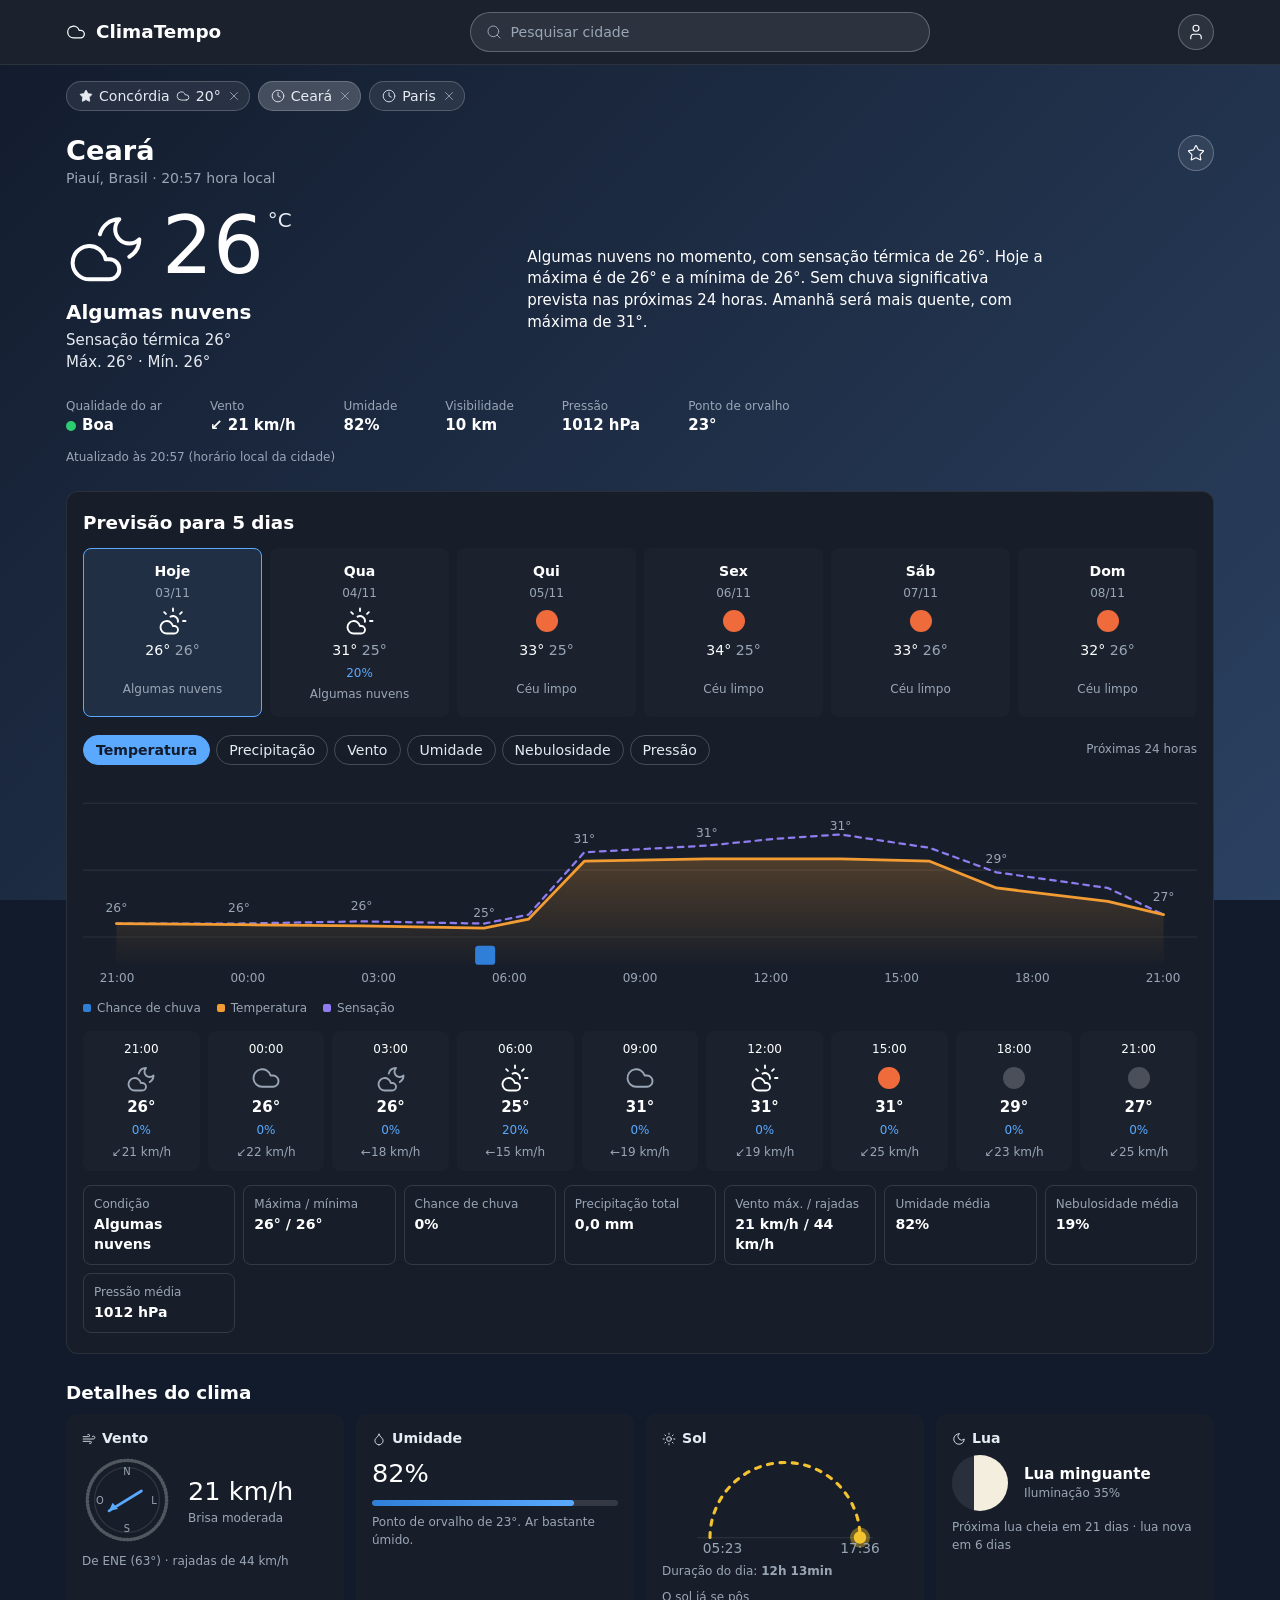
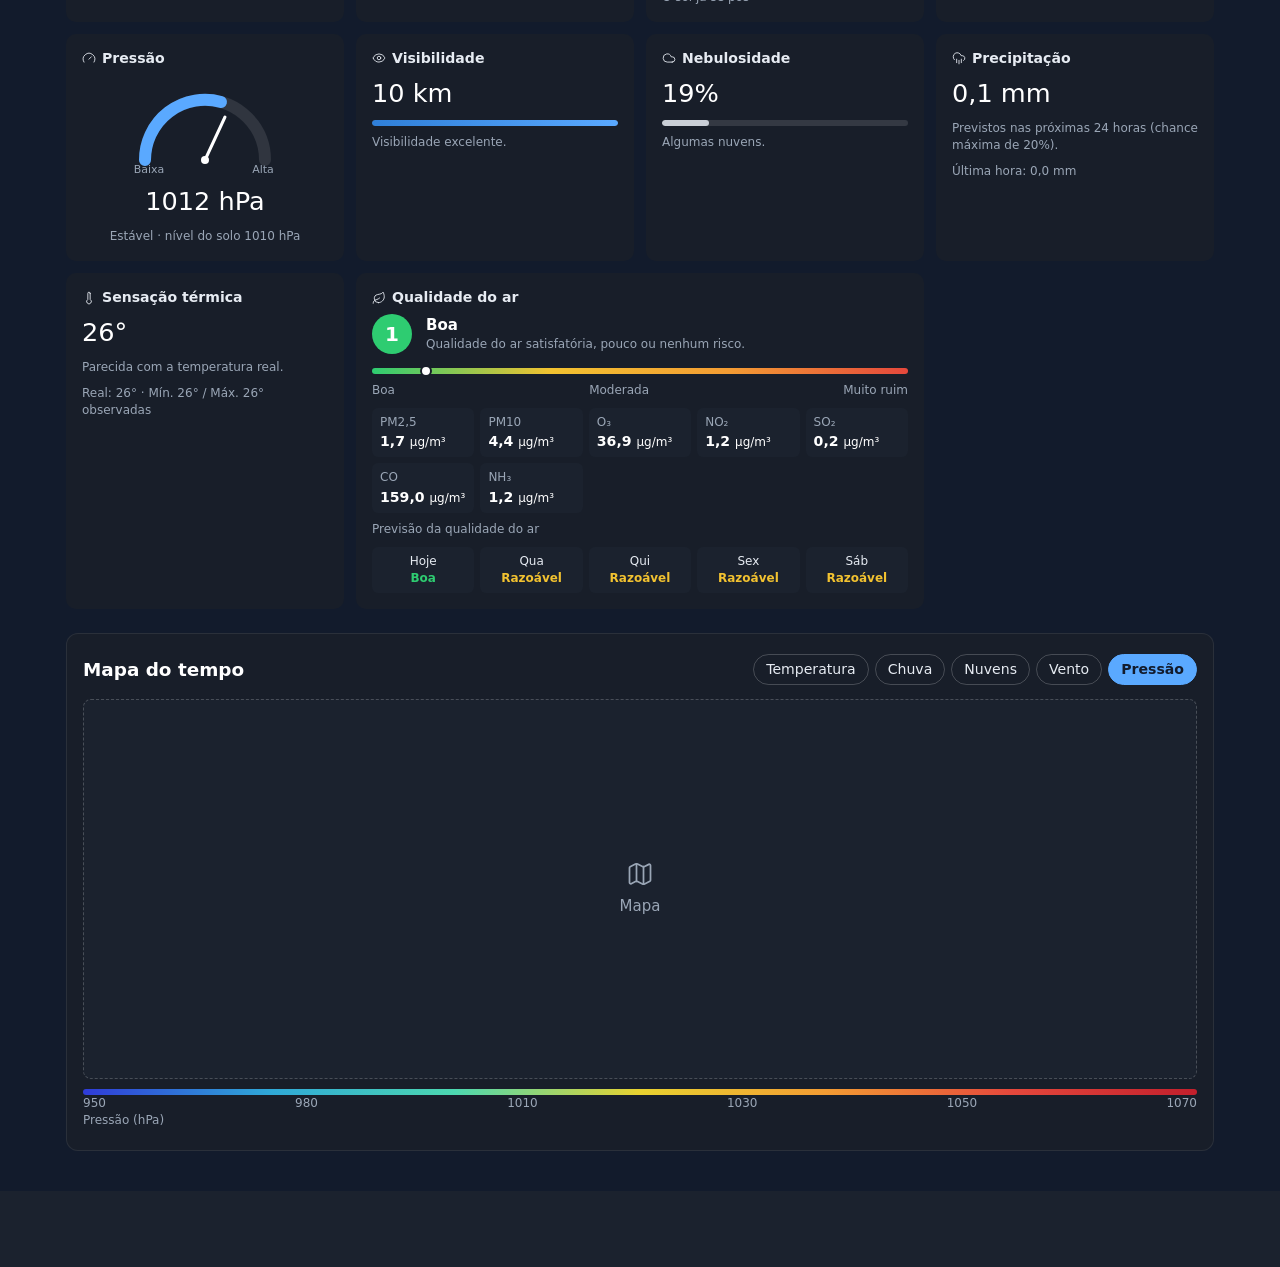
==== docs/pages/principal.html @ 7155d803 "fix: troca do nome da pasta public para docs" ====
<!DOCTYPE html>
<html lang="pt-BR">

<head>
    <meta charset="UTF-8">
    <meta name="viewport" content="width=device-width, initial-scale=1.0">
    <title>Ceará - Clima Tempo</title>
    <link rel="stylesheet" href="../assets/css/style.css">
    <link rel="stylesheet" href="../assets/css/principal.css">
</head>

<body>

    <header class="cabecalho">
        <div class="container cabecalho-conteudo">
            <a href="../index.html" class="marca">
                <i data-lucide="cloud" class="icone" aria-hidden="true"></i>
                <span class="texto-marca">ClimaTempo</span>
            </a>

            <form class="busca busca-pequena" role="search">
                <i data-lucide="search" class="icone-busca" aria-hidden="true"></i>
                <input type="search" placeholder="Pesquisar cidade" aria-label="Pesquisar cidade">
            </form>

            <a href="perfil.html" class="botao-icone" aria-label="Perfil">
                <i data-lucide="user" aria-hidden="true"></i>
            </a>
        </div>
    </header>

    <main class="container principal">

        <ul class="cidades">
            <li class="cidade-chip">
                <i data-lucide="star" class="chip-favorita" aria-hidden="true"></i>
                Concórdia
                <i data-lucide="cloud" aria-hidden="true"></i>
                20°
                <button type="button" aria-label="Remover Concórdia"><i data-lucide="x" aria-hidden="true"></i></button>
            </li>
            <li class="cidade-chip ativa">
                <i data-lucide="clock" aria-hidden="true"></i>
                Ceará
                <button type="button" aria-label="Remover Ceará"><i data-lucide="x" aria-hidden="true"></i></button>
            </li>
            <li class="cidade-chip">
                <i data-lucide="clock" aria-hidden="true"></i>
                Paris
                <button type="button" aria-label="Remover Paris"><i data-lucide="x" aria-hidden="true"></i></button>
            </li>
        </ul>

        <section class="atual">
            <div class="atual-topo">
                <div>
                    <h1>Ceará</h1>
                    <p class="texto-auxiliar">Piauí, Brasil · 20:57 hora local</p>
                </div>
                <button type="button" class="botao-icone" aria-label="Adicionar aos favoritos">
                    <i data-lucide="star" aria-hidden="true"></i>
                </button>
            </div>

            <div class="atual-corpo">
                <div>
                    <div class="atual-temperatura">
                        <i data-lucide="cloud-moon" class="atual-icone" aria-hidden="true"></i>
                        <span class="texto-temperatura">26</span>
                        <span class="atual-unidade">°C</span>
                    </div>
                    <h2 class="atual-condicao">Algumas nuvens</h2>
                    <p class="texto-corpo">Sensação térmica 26°</p>
                    <p class="texto-corpo">Máx. 26° · Mín. 26°</p>
                </div>

                <p class="atual-descricao">Algumas nuvens no momento, com sensação térmica de 26°. Hoje a máxima é de 26° e a mínima de 26°. Sem chuva significativa prevista nas próximas 24 horas. Amanhã será mais quente, com máxima de 31°.</p>
            </div>

            <dl class="atual-metricas">
                <div>
                    <dt>Qualidade do ar</dt>
                    <dd><span class="ponto-verde"></span>Boa</dd>
                </div>
                <div>
                    <dt>Vento</dt>
                    <dd>↙ 21 km/h</dd>
                </div>
                <div>
                    <dt>Umidade</dt>
                    <dd>82%</dd>
                </div>
                <div>
                    <dt>Visibilidade</dt>
                    <dd>10 km</dd>
                </div>
                <div>
                    <dt>Pressão</dt>
                    <dd>1012 hPa</dd>
                </div>
                <div>
                    <dt>Ponto de orvalho</dt>
                    <dd>23°</dd>
                </div>
            </dl>

            <p class="texto-auxiliar-sm">Atualizado às 20:57 (horário local da cidade)</p>
        </section>

        <section class="painel">
            <h2 class="painel-titulo">Previsão para 5 dias</h2>

            <ul class="dias">
                <li class="dia selecionado">
                    <strong>Hoje</strong>
                    <span class="dia-data">03/11</span>
                    <i data-lucide="cloud-sun" class="icone-nuvem" aria-hidden="true"></i>
                    <span class="dia-temp">26° <span>26°</span></span>
                    <span class="dia-chuva"></span>
                    <span class="dia-condicao">Algumas nuvens</span>
                </li>
                <li class="dia">
                    <strong>Qua</strong>
                    <span class="dia-data">04/11</span>
                    <i data-lucide="cloud-sun" class="icone-nuvem" aria-hidden="true"></i>
                    <span class="dia-temp">31° <span>25°</span></span>
                    <span class="dia-chuva">20%</span>
                    <span class="dia-condicao">Algumas nuvens</span>
                </li>
                <li class="dia">
                    <strong>Qui</strong>
                    <span class="dia-data">05/11</span>
                    <span class="icone-sol"></span>
                    <span class="dia-temp">33° <span>25°</span></span>
                    <span class="dia-chuva"></span>
                    <span class="dia-condicao">Céu limpo</span>
                </li>
                <li class="dia">
                    <strong>Sex</strong>
                    <span class="dia-data">06/11</span>
                    <span class="icone-sol"></span>
                    <span class="dia-temp">34° <span>25°</span></span>
                    <span class="dia-chuva"></span>
                    <span class="dia-condicao">Céu limpo</span>
                </li>
                <li class="dia">
                    <strong>Sáb</strong>
                    <span class="dia-data">07/11</span>
                    <span class="icone-sol"></span>
                    <span class="dia-temp">33° <span>26°</span></span>
                    <span class="dia-chuva"></span>
                    <span class="dia-condicao">Céu limpo</span>
                </li>
                <li class="dia">
                    <strong>Dom</strong>
                    <span class="dia-data">08/11</span>
                    <span class="icone-sol"></span>
                    <span class="dia-temp">32° <span>26°</span></span>
                    <span class="dia-chuva"></span>
                    <span class="dia-condicao">Céu limpo</span>
                </li>
            </ul>

            <div class="abas-linha">
                <div class="abas">
                    <button type="button" class="aba ativa">Temperatura</button>
                    <button type="button" class="aba">Precipitação</button>
                    <button type="button" class="aba">Vento</button>
                    <button type="button" class="aba">Umidade</button>
                    <button type="button" class="aba">Nebulosidade</button>
                    <button type="button" class="aba">Pressão</button>
                </div>
                <span class="texto-auxiliar-sm">Próximas 24 horas</span>
            </div>

            <svg class="grafico" viewBox="0 0 1000 170" aria-label="Gráfico de temperatura das próximas 24 horas">
                <defs>
                    <linearGradient id="area-temperatura" x1="0" y1="0" x2="0" y2="1">
                        <stop offset="0" stop-color="#F39C33" stop-opacity="0.25" />
                        <stop offset="1" stop-color="#F39C33" stop-opacity="0" />
                    </linearGradient>
                </defs>
                <line class="grade" x1="0" y1="20" x2="1000" y2="20" />
                <line class="grade" x1="0" y1="80" x2="1000" y2="80" />
                <line class="grade" x1="0" y1="140" x2="1000" y2="140" />
                <polygon points="30,128 140,129 250,130 360,132 400,124 450,72 560,70 680,70 760,72 820,96 920,108 970,120 970,165 30,165" fill="url(#area-temperatura)" stroke="none" />
                <polyline class="linha-sensacao" points="30,128 140,128 250,126 360,128 400,120 450,64 560,58 620,52 680,48 760,60 820,82 920,96 970,120" />
                <polyline class="linha-temperatura" points="30,128 140,129 250,130 360,132 400,124 450,72 560,70 680,70 760,72 820,96 920,108 970,120" />
                <rect x="352" y="148" width="18" height="17" rx="3" class="barra-chuva" />
                <text x="30" y="118">26°</text>
                <text x="140" y="118">26°</text>
                <text x="250" y="116">26°</text>
                <text x="360" y="122">25°</text>
                <text x="450" y="56">31°</text>
                <text x="560" y="50">31°</text>
                <text x="680" y="44">31°</text>
                <text x="820" y="74">29°</text>
                <text x="970" y="108">27°</text>
            </svg>
            <div class="grafico-horas texto-auxiliar-sm">
                <span>21:00</span><span>00:00</span><span>03:00</span><span>06:00</span><span>09:00</span><span>12:00</span><span>15:00</span><span>18:00</span><span>21:00</span>
            </div>

            <ul class="legenda texto-auxiliar-sm">
                <li><span class="legenda-cor cor-chuva"></span>Chance de chuva</li>
                <li><span class="legenda-cor cor-temp"></span>Temperatura</li>
                <li><span class="legenda-cor cor-sensa"></span>Sensação</li>
            </ul>

            <ul class="horas">
                <li class="hora"><span>21:00</span><i data-lucide="cloud-moon" aria-hidden="true"></i><strong>26°</strong><span class="hora-chuva">0%</span><span>↙21 km/h</span></li>
                <li class="hora"><span>00:00</span><i data-lucide="cloud" aria-hidden="true"></i><strong>26°</strong><span class="hora-chuva">0%</span><span>↙22 km/h</span></li>
                <li class="hora"><span>03:00</span><i data-lucide="cloud-moon" aria-hidden="true"></i><strong>26°</strong><span class="hora-chuva">0%</span><span>←18 km/h</span></li>
                <li class="hora"><span>06:00</span><i data-lucide="cloud-sun" class="icone-nuvem" aria-hidden="true"></i><strong>25°</strong><span class="hora-chuva">20%</span><span>←15 km/h</span></li>
                <li class="hora"><span>09:00</span><i data-lucide="cloud" aria-hidden="true"></i><strong>31°</strong><span class="hora-chuva">0%</span><span>←19 km/h</span></li>
                <li class="hora"><span>12:00</span><i data-lucide="cloud-sun" class="icone-nuvem" aria-hidden="true"></i><strong>31°</strong><span class="hora-chuva">0%</span><span>↙19 km/h</span></li>
                <li class="hora"><span>15:00</span><span class="icone-sol"></span><strong>31°</strong><span class="hora-chuva">0%</span><span>↙25 km/h</span></li>
                <li class="hora"><span>18:00</span><span class="icone-lua"></span><strong>29°</strong><span class="hora-chuva">0%</span><span>↙23 km/h</span></li>
                <li class="hora"><span>21:00</span><span class="icone-lua"></span><strong>27°</strong><span class="hora-chuva">0%</span><span>↙25 km/h</span></li>
            </ul>

            <dl class="resumo-dia">
                <div><dt>Condição</dt><dd>Algumas nuvens</dd></div>
                <div><dt>Máxima / mínima</dt><dd>26° / 26°</dd></div>
                <div><dt>Chance de chuva</dt><dd>0%</dd></div>
                <div><dt>Precipitação total</dt><dd>0,0 mm</dd></div>
                <div><dt>Vento máx. / rajadas</dt><dd>21 km/h / 44 km/h</dd></div>
                <div><dt>Umidade média</dt><dd>82%</dd></div>
                <div><dt>Nebulosidade média</dt><dd>19%</dd></div>
                <div><dt>Pressão média</dt><dd>1012 hPa</dd></div>
            </dl>
        </section>

        <section class="detalhes">
            <h2 class="detalhes-titulo">Detalhes do clima</h2>

            <div class="detalhes-grade">

                <article class="detalhe">
                    <h3 class="detalhe-titulo"><i data-lucide="wind" aria-hidden="true"></i>Vento</h3>
                    <div class="vento">
                        <svg class="grafico bussola" viewBox="0 0 100 100" aria-hidden="true">
                            <circle cx="50" cy="50" r="44" class="bussola-aro" />
                            <circle cx="50" cy="50" r="36" class="bussola-interno" />
                            <text x="50" y="22">N</text>
                            <text x="50" y="86">S</text>
                            <text x="20" y="54">O</text>
                            <text x="80" y="54">L</text>
                            <line x1="66" y1="40" x2="30" y2="62" class="bussola-seta" />
                            <polygon points="30,62 34,53 40,60" class="bussola-ponta" />
                        </svg>
                        <div>
                            <strong class="detalhe-valor">21 km/h</strong>
                            <p class="texto-auxiliar-sm">Brisa moderada</p>
                        </div>
                    </div>
                    <p class="texto-auxiliar-sm">De ENE (63°) · rajadas de 44 km/h</p>
                </article>

                <article class="detalhe">
                    <h3 class="detalhe-titulo"><i data-lucide="droplet" aria-hidden="true"></i>Umidade</h3>
                    <strong class="detalhe-valor">82%</strong>
                    <div class="barra"><span style="width: 82%"></span></div>
                    <p class="texto-auxiliar-sm">Ponto de orvalho de 23°. Ar bastante úmido.</p>
                </article>

                <article class="detalhe">
                    <h3 class="detalhe-titulo"><i data-lucide="sun" aria-hidden="true"></i>Sol</h3>
                    <svg class="grafico sol" viewBox="0 0 160 80" aria-hidden="true">
                        <path d="M20 66 A60 60 0 0 1 140 66" class="sol-arco" />
                        <line x1="10" y1="66" x2="150" y2="66" class="grade" />
                        <circle cx="140" cy="66" r="5" class="sol-ponto" />
                        <text x="30" y="78">05:23</text>
                        <text x="140" y="78">17:36</text>
                    </svg>
                    <p class="texto-auxiliar-sm">Duração do dia: <strong>12h 13min</strong></p>
                    <p class="texto-auxiliar-sm">O sol já se pôs</p>
                </article>

                <article class="detalhe">
                    <h3 class="detalhe-titulo"><i data-lucide="moon" aria-hidden="true"></i>Lua</h3>
                    <div class="lua">
                        <span class="lua-fase"></span>
                        <div>
                            <strong>Lua minguante</strong>
                            <p class="texto-auxiliar-sm">Iluminação 35%</p>
                        </div>
                    </div>
                    <p class="texto-auxiliar-sm">Próxima lua cheia em 21 dias · lua nova em 6 dias</p>
                </article>

                <article class="detalhe">
                    <h3 class="detalhe-titulo"><i data-lucide="gauge" aria-hidden="true"></i>Pressão</h3>
                    <svg class="grafico pressao" viewBox="0 0 160 100" aria-hidden="true">
                        <path d="M20 85 A60 60 0 0 1 140 85" class="pressao-fundo" />
                        <path d="M20 85 A60 60 0 0 1 96 27" class="pressao-valor" />
                        <line x1="80" y1="85" x2="100" y2="42" class="pressao-ponteiro" />
                        <circle cx="80" cy="85" r="4" class="pressao-centro" />
                        <text x="24" y="98">Baixa</text>
                        <text x="138" y="98">Alta</text>
                    </svg>
                    <strong class="detalhe-valor centro">1012 hPa</strong>
                    <p class="texto-auxiliar-sm centro">Estável · nível do solo 1010 hPa</p>
                </article>

                <article class="detalhe">
                    <h3 class="detalhe-titulo"><i data-lucide="eye" aria-hidden="true"></i>Visibilidade</h3>
                    <strong class="detalhe-valor">10 km</strong>
                    <div class="barra"><span style="width: 100%"></span></div>
                    <p class="texto-auxiliar-sm">Visibilidade excelente.</p>
                </article>

                <article class="detalhe">
                    <h3 class="detalhe-titulo"><i data-lucide="cloud" aria-hidden="true"></i>Nebulosidade</h3>
                    <strong class="detalhe-valor">19%</strong>
                    <div class="barra barra-cinza"><span style="width: 19%"></span></div>
                    <p class="texto-auxiliar-sm">Algumas nuvens.</p>
                </article>

                <article class="detalhe">
                    <h3 class="detalhe-titulo"><i data-lucide="cloud-rain" aria-hidden="true"></i>Precipitação</h3>
                    <strong class="detalhe-valor">0,1 mm</strong>
                    <p class="texto-auxiliar-sm">Previstos nas próximas 24 horas (chance máxima de 20%).</p>
                    <p class="texto-auxiliar-sm">Última hora: 0,0 mm</p>
                </article>

                <article class="detalhe">
                    <h3 class="detalhe-titulo"><i data-lucide="thermometer" aria-hidden="true"></i>Sensação térmica</h3>
                    <strong class="detalhe-valor">26°</strong>
                    <p class="texto-auxiliar-sm">Parecida com a temperatura real.</p>
                    <p class="texto-auxiliar-sm">Real: 26° · Mín. 26° / Máx. 26° observadas</p>
                </article>

                <article class="detalhe detalhe-ar">
                    <h3 class="detalhe-titulo"><i data-lucide="leaf" aria-hidden="true"></i>Qualidade do ar</h3>
                    <div class="ar-topo">
                        <span class="ar-indice">1</span>
                        <div>
                            <strong>Boa</strong>
                            <p class="texto-auxiliar-sm">Qualidade do ar satisfatória, pouco ou nenhum risco.</p>
                        </div>
                    </div>

                    <div class="ar-escala"><span class="ar-marcador" style="left: 10%"></span></div>
                    <div class="ar-escala-legenda texto-auxiliar-sm">
                        <span>Boa</span><span>Moderada</span><span>Muito ruim</span>
                    </div>

                    <dl class="poluentes">
                        <div><dt>PM2,5</dt><dd>1,7 <small>µg/m³</small></dd></div>
                        <div><dt>PM10</dt><dd>4,4 <small>µg/m³</small></dd></div>
                        <div><dt>O₃</dt><dd>36,9 <small>µg/m³</small></dd></div>
                        <div><dt>NO₂</dt><dd>1,2 <small>µg/m³</small></dd></div>
                        <div><dt>SO₂</dt><dd>0,2 <small>µg/m³</small></dd></div>
                        <div><dt>CO</dt><dd>159,0 <small>µg/m³</small></dd></div>
                        <div><dt>NH₃</dt><dd>1,2 <small>µg/m³</small></dd></div>
                    </dl>

                    <p class="texto-auxiliar-sm">Previsão da qualidade do ar</p>
                    <ul class="ar-previsao">
                        <li>Hoje<span class="ar-boa">Boa</span></li>
                        <li>Qua<span class="ar-razoavel">Razoável</span></li>
                        <li>Qui<span class="ar-razoavel">Razoável</span></li>
                        <li>Sex<span class="ar-razoavel">Razoável</span></li>
                        <li>Sáb<span class="ar-razoavel">Razoável</span></li>
                    </ul>
                </article>

            </div>
        </section>

        <section class="painel mapa-painel">
            <div class="mapa-topo">
                <h2 class="painel-titulo">Mapa do tempo</h2>
                <div class="abas">
                    <button type="button" class="aba">Temperatura</button>
                    <button type="button" class="aba">Chuva</button>
                    <button type="button" class="aba">Nuvens</button>
                    <button type="button" class="aba">Vento</button>
                    <button type="button" class="aba ativa">Pressão</button>
                </div>
            </div>

            <div class="mapa">
                <i data-lucide="map" aria-hidden="true"></i>
                <span>Mapa</span>
            </div>

            <div class="mapa-escala"></div>
            <div class="mapa-escala-legenda texto-auxiliar-sm">
                <span>950</span><span>980</span><span>1010</span><span>1030</span><span>1050</span><span>1070</span>
            </div>
            <p class="texto-auxiliar-sm">Pressão (hPa)</p>
        </section>

    </main>

    <footer class="rodape"></footer>

    <script src="../assets/js/lucide.min.js"></script>
    <script src="../assets/js/main.js"></script>
</body>

</html>
---- docs/assets/css/style.css ----
:root {
    --cor-fundo-inicial: #121B2C;
    --cor-fundo-final: #2B4161;
    --cor-superficie-elevada: #1B222E;
    --cor-superficie-card: #181E29;
    --gradiente-fundo: linear-gradient(135deg, var(--cor-fundo-inicial), var(--cor-fundo-final));

    --cor-texto-principal: #E6EBF2;
    --cor-texto-destaque: #FFFFFF;
    --cor-texto-secundario: #9AA6B6;
    --cor-erro: #F28B82;

    --cor-destaque: #5AA9FF;
    --cor-precipitacao: #2F7FD8;
    --cor-temperatura: #F39C33;
    --cor-sensacao-termica: #8E7CF0;
    --cor-qualidade-ar: #2ECC71;


    --fonte-base: "Segoe UI", system-ui, sans-serif;

    --peso-light: 300;
    --peso-regular: 400;
    --peso-semibold: 600;
    --peso-bold: 700;

    --fs-temperatura: 5rem;
    --fs-metricas: 1.8rem;
    --fs-titulo-cidade: 1.7rem;
    --fs-condicao: 1.25rem;
    --fs-titulo-secao: 1.15rem;
    --fs-marca: 1.15rem;
    --fs-descricao: 1.019rem;
    --fs-corpo: 0.9375rem;
    --fs-auxiliar-lg: 0.881rem;
    --fs-auxiliar-sm: 0.75rem;

    --lh-temperatura: 1;
    --lh-compacta: 1.2;
    --lh-padrao: 1.45;
}

*,
*::before,
*::after {
    margin: 0;
    padding: 0;
    box-sizing: border-box;
}

body {
    min-height: 100vh;
    font-family: var(--fonte-base);
    font-size: var(--fs-corpo);
    font-weight: var(--peso-regular);
    line-height: var(--lh-padrao);
    color: var(--cor-texto-principal);
    background: var(--cor-fundo-inicial) var(--gradiente-fundo) fixed;
}

h1, h2, h3 {
    color: var(--cor-texto-destaque);
    font-weight: var(--peso-semibold);
    line-height: var(--lh-compacta);
}

h1 { font-size: var(--fs-titulo-cidade); }
h2 { font-size: var(--fs-titulo-secao); }

.texto-temperatura {
    font-size: var(--fs-temperatura);
    font-weight: var(--peso-light);
    line-height: var(--lh-temperatura);
}

.texto-metrica {
    font-size: var(--fs-metricas);
    font-weight: var(--peso-semibold);
    line-height: var(--lh-padrao);
}

.texto-titulo-cidade {
    font-size: var(--fs-titulo-cidade);
    font-weight: var(--peso-semibold);
    line-height: var(--lh-compacta);
}

.texto-condicao {
    font-size: var(--fs-condicao);
    font-weight: var(--peso-semibold);
    line-height: var(--lh-padrao);
}

.texto-titulo-secao {
    font-size: var(--fs-titulo-secao);
    font-weight: var(--peso-semibold);
    line-height: var(--lh-compacta);
}

.texto-descricao {
    font-size: var(--fs-descricao);
    font-weight: var(--peso-regular);
    line-height: var(--lh-padrao);
}

.texto-corpo {
    font-size: var(--fs-corpo);
    font-weight: var(--peso-regular);
    line-height: var(--lh-padrao);
}

.texto-auxiliar {
    font-size: var(--fs-auxiliar-lg);
    font-weight: var(--peso-regular);
    line-height: var(--lh-padrao);
    color: var(--cor-texto-secundario);
}

.texto-auxiliar-sm {
    font-size: var(--fs-auxiliar-sm);
    font-weight: var(--peso-regular);
    line-height: var(--lh-padrao);
    color: var(--cor-texto-secundario);
}

.texto-marca {
    font-size: var(--fs-marca);
    font-weight: var(--peso-bold);
    line-height: var(--lh-padrao);
    color: var(--cor-texto-destaque);
}

.cor-secundaria     { color: var(--cor-texto-secundario); }
.cor-destaque       { color: var(--cor-destaque); }
.cor-precipitacao   { color: var(--cor-precipitacao); }
.cor-temperatura    { color: var(--cor-temperatura); }
.cor-sensacao       { color: var(--cor-sensacao-termica); }
.cor-qualidade-ar   { color: var(--cor-qualidade-ar); }

a {
    color: inherit;
    text-decoration: none;
}

ul {
    list-style: none;
}

button,
input {
    font: inherit;
    color: inherit;
}

svg {
    fill: none;
    stroke: currentColor;
    stroke-width: 1.5;
    stroke-linecap: round;
    stroke-linejoin: round;
}

.container {
    width: 100%;
    max-width: 1180px;
    margin: 0 auto;
    padding: 0 16px;
}

.botao-primario {
    display: inline-block;
    padding: 10px 20px;
    border-radius: 999px;
    background: var(--cor-destaque);
    color: var(--cor-fundo-inicial);
    font-weight: var(--peso-semibold);
    transition: filter 0.2s;
}

.botao-primario:hover {
    filter: brightness(1.1);
}

.botao-contorno {
    padding: 9px 20px;
    border: 1px solid rgba(255, 255, 255, 0.35);
    border-radius: 999px;
    color: var(--cor-texto-destaque);
    font-weight: var(--peso-semibold);
    transition: background 0.2s;
}

.botao-contorno:hover {
    background: rgba(255, 255, 255, 0.08);
}
.busca {
    position: relative;
    display: flex;
    align-items: center;
}

.busca input {
    width: 100%;
    border: 1px solid rgba(255, 255, 255, 0.25);
    border-radius: 999px;
    background: rgba(255, 255, 255, 0.08);
    outline: none;
    transition: border-color 0.2s;
}

.busca input::placeholder {
    color: var(--cor-texto-secundario);
}

.busca input:focus {
    border-color: var(--cor-destaque);
}

.icone-busca {
    position: absolute;
    left: 16px;
    width: 16px;
    height: 16px;
    color: var(--cor-texto-secundario);
    pointer-events: none;
}

.busca-pequena {
    flex: 0 1 380px;
}

.busca-pequena input {
    padding: 9px 16px 9px 40px;
    font-size: var(--fs-auxiliar-lg);
}

.busca-grande {
    width: 100%;
    max-width: 650px;
    margin: 0 auto;
}

.busca-grande input {
    padding: 14px 20px 14px 40px;
    font-size: var(--fs-descricao);
}

.cabecalho {
    background: var(--cor-superficie-elevada);
    border-bottom: 1px solid rgba(255, 255, 255, 0.08);
}

.cabecalho-conteudo {
    display: flex;
    align-items: center;
    gap: 24px;
    height: 64px;
}

.marca {
    display: flex;
    align-items: center;
    gap: 10px;
    margin-right: auto;
}

.marca .icone {
    width: 20px;
    height: 20px;
    color: var(--cor-texto-destaque);
}

.menu {
    display: flex;
    align-items: center;
    gap: 24px;
}

.menu a:not(.botao-contorno):hover {
    color: var(--cor-texto-destaque);
}

.rodape {
    height: 76px;
    background: var(--cor-superficie-elevada);
}

@media (max-width: 768px) {
    .cabecalho-conteudo {
        gap: 16px;
    }

    .busca-pequena {
        display: none;
    }
}
---- docs/assets/css/principal.css ----
button {
    border: none;
    background: none;
    cursor: pointer;
}

.botao-icone {
    display: grid;
    place-items: center;
    width: 36px;
    height: 36px;
    border: 1px solid rgba(255, 255, 255, 0.25);
    border-radius: 50%;
    background: rgba(255, 255, 255, 0.08);
    color: var(--cor-texto-destaque);
}

.botao-icone svg {
    width: 18px;
    height: 18px;
}

.cabecalho .busca-pequena {
    flex-basis: 460px;
    margin-right: auto;
}

.principal {
    padding-top: 16px;
    padding-bottom: 40px;
}

.painel {
    margin-top: 24px;
    padding: 20px 16px;
    border: 1px solid rgba(255, 255, 255, 0.08);
    border-radius: 12px;
    background: var(--cor-superficie-card);
}

.painel-titulo,
.detalhes-titulo {
    font-size: var(--fs-titulo-secao);
}

.cidades {
    display: flex;
    flex-wrap: wrap;
    gap: 8px;
}

.cidade-chip {
    display: flex;
    align-items: center;
    gap: 6px;
    padding: 4px 8px 4px 12px;
    border: 1px solid rgba(255, 255, 255, 0.2);
    border-radius: 999px;
    background: rgba(255, 255, 255, 0.08);
    font-size: var(--fs-auxiliar-lg);
}

.cidade-chip.ativa {
    background: rgba(255, 255, 255, 0.2);
}

.cidade-chip svg {
    width: 14px;
    height: 14px;
}

.cidade-chip button {
    display: grid;
    place-items: center;
    color: var(--cor-texto-secundario);
}

.chip-favorita {
    fill: currentColor;
}

.atual {
    margin-top: 24px;
}

.atual-topo {
    display: flex;
    justify-content: space-between;
    align-items: flex-start;
}

.atual-corpo {
    display: grid;
    grid-template-columns: 1fr 1.6fr;
    gap: 32px;
    align-items: center;
    margin-top: 18px;
}

.atual-temperatura {
    display: flex;
    align-items: flex-start;
    gap: 16px;
}

.atual-icone {
    width: 80px;
    height: 80px;
    stroke-width: 1.2;
    color: var(--cor-texto-destaque);
}

.atual-temperatura .texto-temperatura {
    color: var(--cor-texto-destaque);
}

.atual-unidade {
    margin-left: -12px;
    font-size: var(--fs-condicao);
}

.atual-condicao {
    margin: 14px 0 6px;
    font-size: var(--fs-condicao);
}

.atual-descricao {
    max-width: 520px;
    color: var(--cor-texto-destaque);
}

.atual-metricas {
    display: flex;
    flex-wrap: wrap;
    gap: 16px 48px;
    margin: 24px 0 12px;
}

.atual-metricas dt {
    font-size: var(--fs-auxiliar-sm);
    color: var(--cor-texto-secundario);
}

.atual-metricas dd {
    display: flex;
    align-items: center;
    gap: 6px;
    color: var(--cor-texto-destaque);
    font-weight: var(--peso-semibold);
}

.ponto-verde {
    width: 10px;
    height: 10px;
    border-radius: 50%;
    background: var(--cor-qualidade-ar);
}

.dias {
    display: grid;
    grid-template-columns: repeat(6, minmax(110px, 1fr));
    gap: 8px;
    margin-top: 14px;
    overflow-x: auto;
}

.dia {
    display: flex;
    flex-direction: column;
    align-items: center;
    gap: 4px;
    padding: 12px 8px;
    border: 1px solid transparent;
    border-radius: 8px;
    background: var(--cor-superficie-elevada);
    font-size: var(--fs-auxiliar-lg);
    color: var(--cor-texto-destaque);
}

.dia.selecionado {
    border-color: var(--cor-destaque);
    background: rgba(90, 169, 255, 0.12);
}

.dia-data,
.dia-condicao {
    font-size: var(--fs-auxiliar-sm);
    color: var(--cor-texto-secundario);
}

.dia-temp span {
    color: var(--cor-texto-secundario);
}

.dia-chuva {
    min-height: 1em;
    font-size: var(--fs-auxiliar-sm);
    color: var(--cor-destaque);
}

.dia > svg,
.hora > svg {
    width: 30px;
    height: 30px;
}

.icone-nuvem {
    color: var(--cor-texto-destaque);
}

.icone-sol,
.icone-lua {
    width: 22px;
    height: 22px;
    margin: 4px 0;
    border-radius: 50%;
    background: #F06B3C;
}

.icone-lua {
    background: #4A4F59;
}

.abas-linha {
    display: flex;
    justify-content: space-between;
    align-items: center;
    flex-wrap: wrap;
    gap: 12px;
    margin-top: 18px;
}

.abas {
    display: flex;
    flex-wrap: wrap;
    gap: 6px;
}

.aba {
    padding: 4px 12px;
    border: 1px solid rgba(255, 255, 255, 0.2);
    border-radius: 999px;
    font-size: var(--fs-auxiliar-lg);
}

.aba.ativa {
    border-color: var(--cor-destaque);
    background: var(--cor-destaque);
    color: var(--cor-fundo-inicial);
    font-weight: var(--peso-semibold);
}

.grafico {
    fill: none;
}

.grafico text {
    fill: var(--cor-texto-secundario);
    stroke: none;
    font-size: 11px;
    text-anchor: middle;
}

.grafico .grade {
    stroke: rgba(255, 255, 255, 0.08);
    stroke-width: 1;
}

.grafico:not(.bussola):not(.sol):not(.pressao) {
    display: block;
    width: 100%;
    height: auto;
    margin-top: 16px;
}

.linha-temperatura {
    stroke: var(--cor-temperatura);
    stroke-width: 2.5;
}

.linha-sensacao {
    stroke: var(--cor-sensacao-termica);
    stroke-width: 2;
    stroke-dasharray: 5 5;
}

.barra-chuva {
    fill: var(--cor-precipitacao);
    stroke: none;
}

.grafico-horas {
    display: flex;
    justify-content: space-between;
    padding: 0 1.5%;
}

.legenda {
    display: flex;
    gap: 16px;
    margin-top: 12px;
}

.legenda li {
    display: flex;
    align-items: center;
    gap: 6px;
}

.legenda-cor {
    width: 8px;
    height: 8px;
    border-radius: 2px;
}

.cor-chuva { background: var(--cor-precipitacao); }
.cor-temp  { background: var(--cor-temperatura); }
.cor-sensa { background: var(--cor-sensacao-termica); }

.horas {
    display: grid;
    grid-template-columns: repeat(9, minmax(80px, 1fr));
    gap: 8px;
    margin-top: 14px;
    overflow-x: auto;
}

.hora {
    display: flex;
    flex-direction: column;
    align-items: center;
    gap: 4px;
    padding: 10px 6px;
    border-radius: 8px;
    background: var(--cor-superficie-elevada);
    font-size: var(--fs-auxiliar-sm);
    color: var(--cor-texto-secundario);
}

.hora:first-child > span:first-child,
.hora > span:first-child {
    color: var(--cor-texto-destaque);
}

.hora strong {
    color: var(--cor-texto-destaque);
    font-size: var(--fs-corpo);
}

.hora-chuva {
    color: var(--cor-destaque);
}

.resumo-dia {
    display: grid;
    grid-template-columns: repeat(7, 1fr);
    gap: 8px;
    margin-top: 14px;
}

.resumo-dia div {
    padding: 10px;
    border: 1px solid rgba(255, 255, 255, 0.12);
    border-radius: 8px;
}

.resumo-dia dt {
    font-size: var(--fs-auxiliar-sm);
    color: var(--cor-texto-secundario);
}

.resumo-dia dd {
    color: var(--cor-texto-destaque);
    font-size: var(--fs-auxiliar-lg);
    font-weight: var(--peso-semibold);
}

.detalhes {
    margin-top: 28px;
}

.detalhes-grade {
    display: grid;
    grid-template-columns: repeat(4, 1fr);
    gap: 12px;
    margin-top: 10px;
}

.detalhe {
    display: flex;
    flex-direction: column;
    gap: 8px;
    padding: 16px;
    border-radius: 10px;
    background: var(--cor-superficie-card);
}

.detalhe-titulo {
    display: flex;
    align-items: center;
    gap: 6px;
    font-size: var(--fs-auxiliar-lg);
    color: var(--cor-texto-principal);
}

.detalhe-titulo svg {
    width: 14px;
    height: 14px;
}

.detalhe-valor {
    color: var(--cor-texto-destaque);
    font-size: 1.6rem;
    font-weight: var(--peso-regular);
}

.centro {
    text-align: center;
}

.barra {
    height: 6px;
    border-radius: 999px;
    background: rgba(255, 255, 255, 0.12);
    overflow: hidden;
}

.barra span {
    display: block;
    height: 100%;
    border-radius: 999px;
    background: linear-gradient(90deg, var(--cor-precipitacao), var(--cor-destaque));
}

.barra-cinza span {
    background: #C9CED6;
}

.vento {
    display: flex;
    align-items: center;
    gap: 16px;
}

.bussola {
    flex-shrink: 0;
    width: 90px;
    height: 90px;
}

.bussola-aro {
    stroke: rgba(255, 255, 255, 0.25);
    stroke-width: 4;
    stroke-dasharray: 1 3;
}

.bussola-interno {
    stroke: rgba(255, 255, 255, 0.1);
}

.bussola-seta {
    stroke: var(--cor-destaque);
    stroke-width: 3;
}

.bussola-ponta {
    fill: var(--cor-destaque);
    stroke: none;
}

.sol,
.pressao {
    width: 100%;
    height: 100px;
}

.sol-arco {
    stroke: #F2C230;
    stroke-width: 2.5;
    stroke-dasharray: 4 6;
}

.sol-ponto {
    fill: #F2C230;
    stroke: rgba(242, 194, 48, 0.4);
    stroke-width: 6;
}

.pressao-fundo,
.pressao-valor {
    stroke-width: 12;
    stroke-linecap: round;
}

.pressao-fundo {
    stroke: rgba(255, 255, 255, 0.1);
}

.pressao-valor {
    stroke: var(--cor-destaque);
}

.pressao-ponteiro {
    stroke: var(--cor-texto-destaque);
    stroke-width: 3;
}

.pressao-centro {
    fill: var(--cor-texto-destaque);
    stroke: none;
}

.lua {
    display: flex;
    align-items: center;
    gap: 16px;
}

.lua-fase {
    flex-shrink: 0;
    width: 56px;
    height: 56px;
    border-radius: 50%;
    background: linear-gradient(90deg, #2A303B 40%, #F3EEDD 40%);
}

.lua strong {
    color: var(--cor-texto-destaque);
}

.detalhe-ar {
    grid-column: span 2;
}

.ar-topo {
    display: flex;
    align-items: center;
    gap: 14px;
}

.ar-topo strong {
    color: var(--cor-texto-destaque);
}

.ar-indice {
    display: grid;
    place-items: center;
    flex-shrink: 0;
    width: 40px;
    height: 40px;
    border-radius: 50%;
    background: var(--cor-qualidade-ar);
    color: var(--cor-texto-destaque);
    font-size: var(--fs-condicao);
    font-weight: var(--peso-bold);
}

.ar-escala,
.mapa-escala {
    position: relative;
    height: 6px;
    border-radius: 999px;
}

.ar-escala {
    margin-top: 6px;
    background: linear-gradient(90deg, #2ECC71, #F2C230, #F39C33, #E5483C);
}

.ar-marcador {
    position: absolute;
    top: 50%;
    width: 12px;
    height: 12px;
    border: 2px solid var(--cor-superficie-card);
    border-radius: 50%;
    background: var(--cor-texto-destaque);
    transform: translate(-50%, -50%);
}

.ar-escala-legenda,
.mapa-escala-legenda {
    display: flex;
    justify-content: space-between;
}

.poluentes {
    display: grid;
    grid-template-columns: repeat(5, 1fr);
    gap: 6px;
}

.poluentes div {
    padding: 6px 8px;
    border-radius: 6px;
    background: var(--cor-superficie-elevada);
}

.poluentes dt {
    font-size: var(--fs-auxiliar-sm);
    color: var(--cor-texto-secundario);
}

.poluentes dd {
    color: var(--cor-texto-destaque);
    font-weight: var(--peso-semibold);
    font-size: var(--fs-auxiliar-lg);
}

.poluentes small {
    font-weight: var(--peso-regular);
    font-size: var(--fs-auxiliar-sm);
}

.ar-previsao {
    display: grid;
    grid-template-columns: repeat(5, 1fr);
    gap: 6px;
}

.ar-previsao li {
    display: flex;
    flex-direction: column;
    align-items: center;
    padding: 6px;
    border-radius: 6px;
    background: var(--cor-superficie-elevada);
    font-size: var(--fs-auxiliar-sm);
}

.ar-previsao span {
    font-weight: var(--peso-semibold);
}

.ar-boa      { color: var(--cor-qualidade-ar); }
.ar-razoavel { color: #F2C230; }

.mapa-topo {
    display: flex;
    justify-content: space-between;
    align-items: center;
    flex-wrap: wrap;
    gap: 12px;
}

.mapa {
    display: flex;
    flex-direction: column;
    justify-content: center;
    align-items: center;
    gap: 8px;
    height: 380px;
    margin-top: 14px;
    border: 1px dashed rgba(255, 255, 255, 0.2);
    border-radius: 8px;
    background: var(--cor-superficie-elevada);
    color: var(--cor-texto-secundario);
}

.mapa svg {
    width: 28px;
    height: 28px;
}

.mapa-escala {
    margin-top: 10px;
    background: linear-gradient(90deg, #2F3BD8, #2FA8D8, #4CD8B0, #E8D230, #F39C33, #E5483C, #C21F2C);
}

@media (max-width: 1024px) {
    .resumo-dia {
        grid-template-columns: repeat(4, 1fr);
    }

    .detalhes-grade {
        grid-template-columns: repeat(2, 1fr);
    }
}

@media (max-width: 768px) {
    .cabecalho .busca-pequena {
        display: flex;
        flex-basis: auto;
        flex-grow: 1;
    }

    .marca .texto-marca {
        display: none;
    }

    .atual-corpo {
        grid-template-columns: 1fr;
        gap: 16px;
    }

    .atual-metricas {
        gap: 12px 28px;
    }

    .resumo-dia {
        grid-template-columns: repeat(2, 1fr);
    }

    .detalhes-grade {
        grid-template-columns: 1fr;
    }

    .detalhe-ar {
        grid-column: auto;
    }

    .poluentes {
        grid-template-columns: repeat(3, 1fr);
    }

    .mapa {
        height: 260px;
    }
}
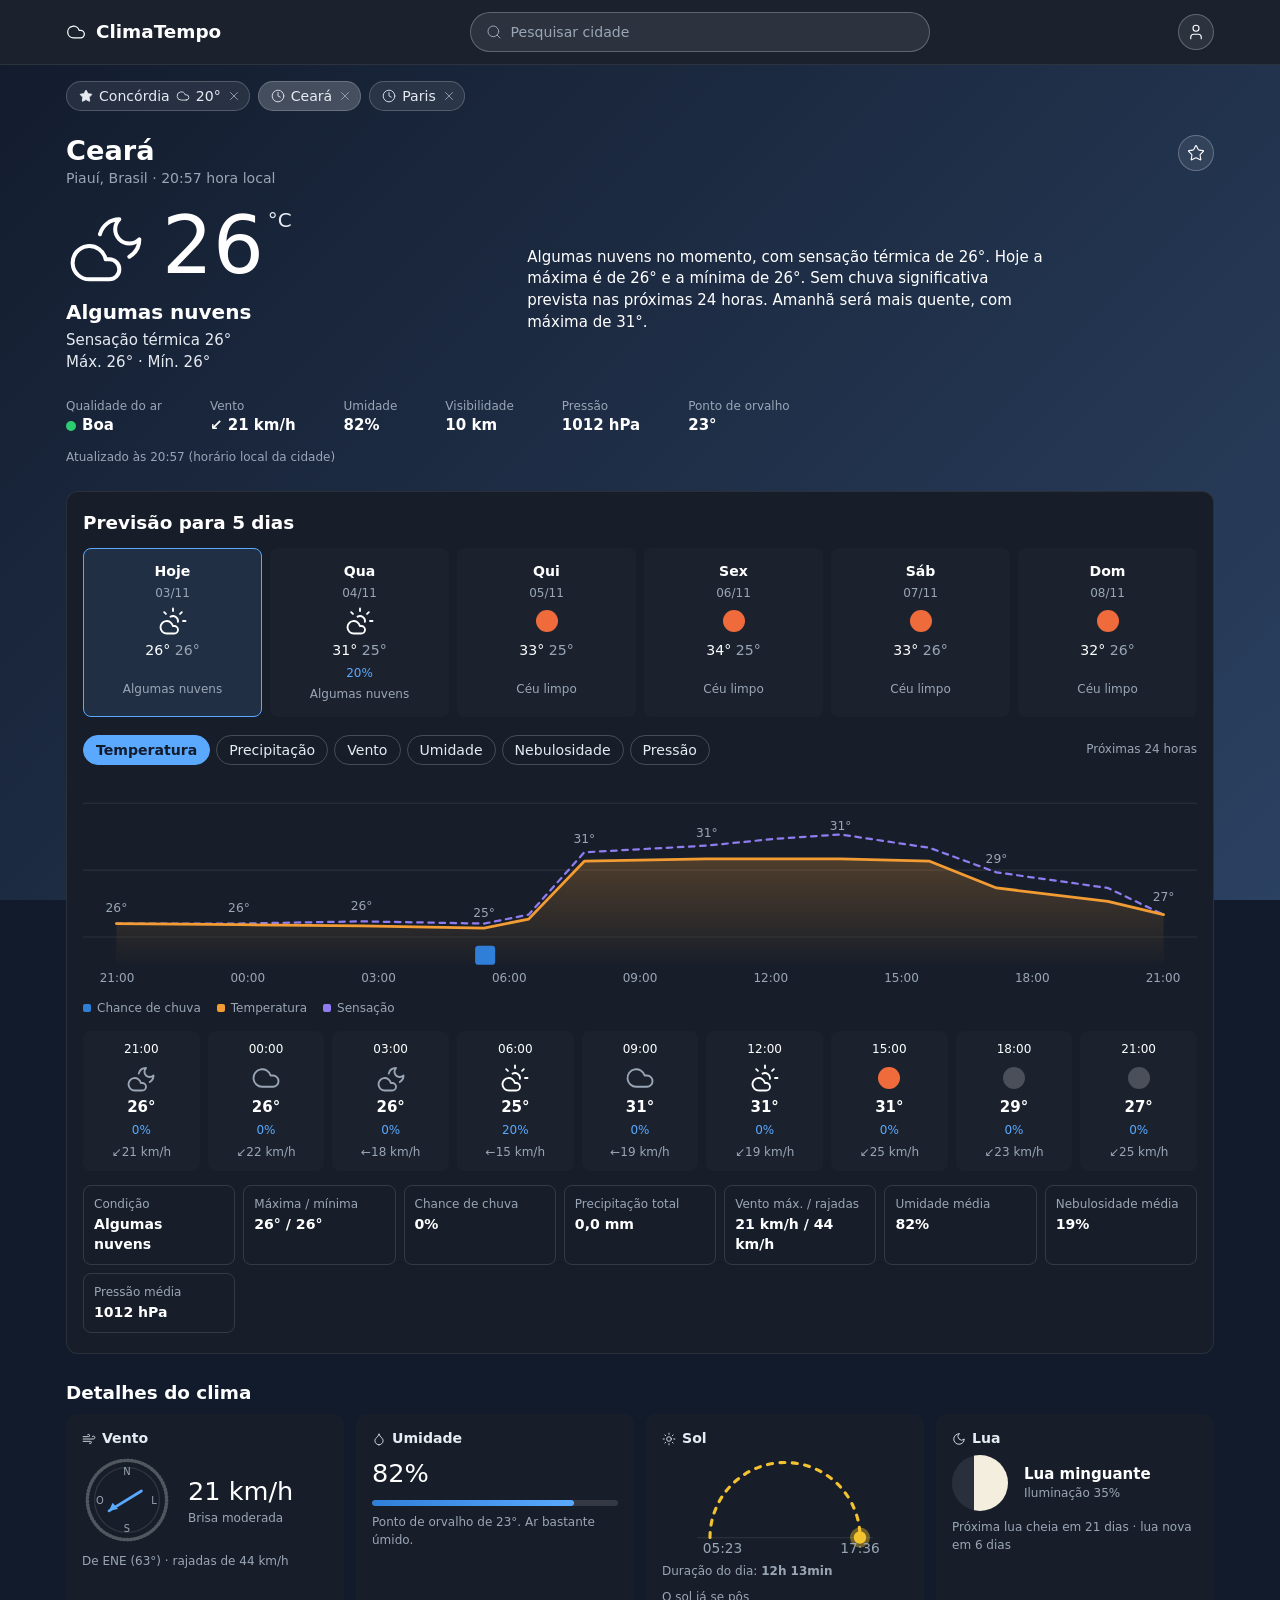
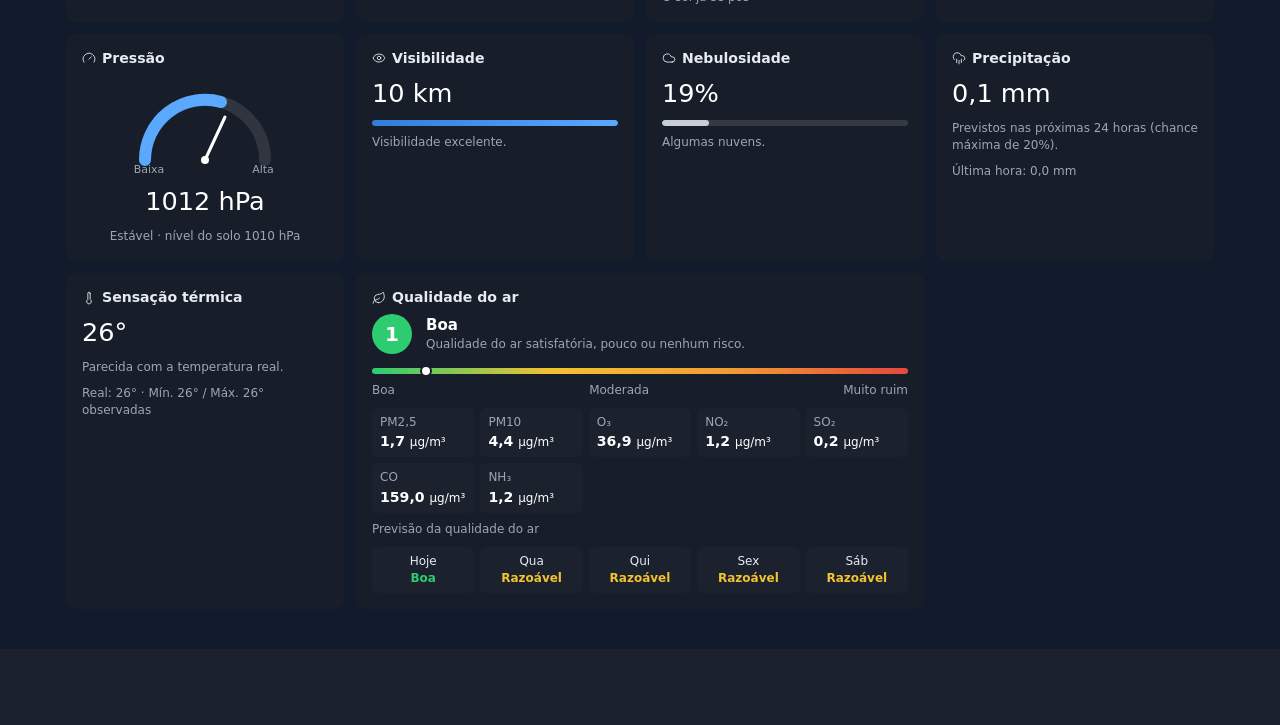
==== commit 7721e60a: "fix: correção do mapa" ====
--- a/docs/pages/principal.html
+++ b/docs/pages/principal.html
@@ -369,29 +369,6 @@
             </div>
         </section>
 
-        <section class="painel mapa-painel">
-            <div class="mapa-topo">
-                <h2 class="painel-titulo">Mapa do tempo</h2>
-                <div class="abas">
-                    <button type="button" class="aba">Temperatura</button>
-                    <button type="button" class="aba">Chuva</button>
-                    <button type="button" class="aba">Nuvens</button>
-                    <button type="button" class="aba">Vento</button>
-                    <button type="button" class="aba ativa">Pressão</button>
-                </div>
-            </div>
-
-            <div class="mapa">
-                <i data-lucide="map" aria-hidden="true"></i>
-                <span>Mapa</span>
-            </div>
-
-            <div class="mapa-escala"></div>
-            <div class="mapa-escala-legenda texto-auxiliar-sm">
-                <span>950</span><span>980</span><span>1010</span><span>1030</span><span>1050</span><span>1070</span>
-            </div>
-            <p class="texto-auxiliar-sm">Pressão (hPa)</p>
-        </section>
 
     </main>
 
--- a/docs/assets/css/principal.css
+++ b/docs/assets/css/principal.css
@@ -555,8 +555,7 @@
     font-weight: var(--peso-bold);
 }
 
-.ar-escala,
-.mapa-escala {
+.ar-escala {
     position: relative;
     height: 6px;
     border-radius: 999px;
@@ -578,8 +577,7 @@
     transform: translate(-50%, -50%);
 }
 
-.ar-escala-legenda,
-.mapa-escala-legenda {
+.ar-escala-legenda {
     display: flex;
     justify-content: space-between;
 }
@@ -634,38 +632,6 @@
 
 .ar-boa      { color: var(--cor-qualidade-ar); }
 .ar-razoavel { color: #F2C230; }
-
-.mapa-topo {
-    display: flex;
-    justify-content: space-between;
-    align-items: center;
-    flex-wrap: wrap;
-    gap: 12px;
-}
-
-.mapa {
-    display: flex;
-    flex-direction: column;
-    justify-content: center;
-    align-items: center;
-    gap: 8px;
-    height: 380px;
-    margin-top: 14px;
-    border: 1px dashed rgba(255, 255, 255, 0.2);
-    border-radius: 8px;
-    background: var(--cor-superficie-elevada);
-    color: var(--cor-texto-secundario);
-}
-
-.mapa svg {
-    width: 28px;
-    height: 28px;
-}
-
-.mapa-escala {
-    margin-top: 10px;
-    background: linear-gradient(90deg, #2F3BD8, #2FA8D8, #4CD8B0, #E8D230, #F39C33, #E5483C, #C21F2C);
-}
 
 @media (max-width: 1024px) {
     .resumo-dia {
@@ -712,8 +678,4 @@
     .poluentes {
         grid-template-columns: repeat(3, 1fr);
     }
-
-    .mapa {
-        height: 260px;
-    }
 }
